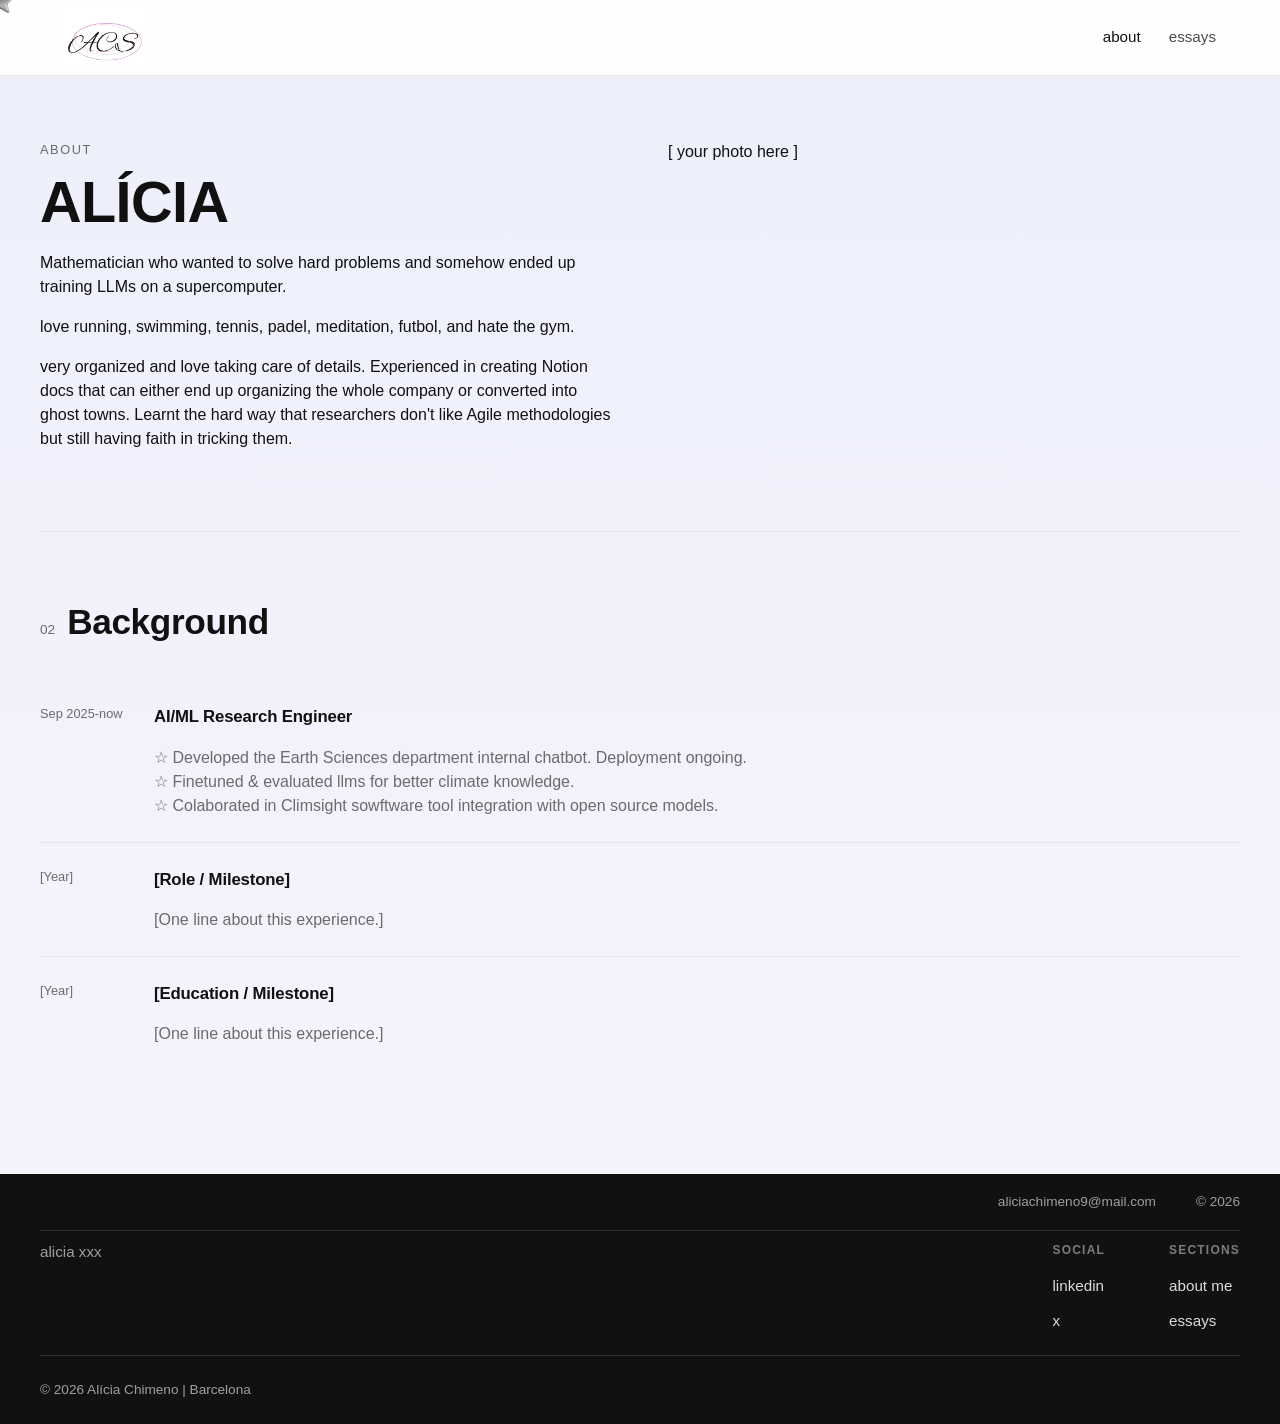
==== about.html @ 192ee5c6 "first commit" ====
<!DOCTYPE html>
<html lang="en">
<head>
<meta charset="UTF-8">
<meta name="viewport" content="width=device-width, initial-scale=1.0">
<title>alicia's blog - outside</title>
<link rel="stylesheet" href="style.css">
<link rel="icon" href="assets/globe_icon_pink_1024.png" sizes="any">
</head>
<body>

<header class="site-header">
  <div class="container">
    <a class="brand" href="index.html">
  <img class="brand-logo" src="assets/acs-logo.png" alt="" onerror="this.style.display='none'">
</a>
    <div class="header-right">
      <nav class="primary-nav">
        <a href="about.html" aria-current="page">about</a>
        <a href="essays.html">essays</a>
      </nav>
      <button class="nav-toggle" aria-label="Toggle menu">☰</button>
    </div>
  </div>
</header>

<main>
  <section class="page-section container">
    <div class="two-col">
      <div>
        <div class="eyebrow">About</div>
        <h1>ALÍCIA</h1>
        <p>Mathematician who wanted to solve hard problems and somehow ended up training LLMs on a supercomputer.</p>
        <p>love running, swimming, tennis, padel, meditation, futbol, and hate the gym.</p>
        <p>very organized and love taking care of details. Experienced in creating Notion docs that can either end up organizing the whole company or converted into ghost towns. Learnt the hard way that researchers don't like Agile methodologies but still having faith in tricking them. </p>
      </div>
      <div class="about-photo-stack">
        <img src="assets/tu-foto.jpg" alt="Alícia" onerror="this.outerHTML='&lt;div class=&quot;about-photo-placeholder&quot;&gt;[ your photo here ]&lt;/div&gt;'">
      </div>
    </div>
  </section>

  <section class="page-section container">
    <div class="section-label">
      <span class="index">02</span>
      <h2>Background</h2>
    </div>
    <div class="plain-list">
      <div class="plain-item">
        <div class="num">Sep 2025-now</div>
        <div>
          <h3>AI/ML Research Engineer</h3>
          <p>☆ Developed the Earth Sciences department internal chatbot. Deployment ongoing. </p>
          <p>☆ Finetuned & evaluated llms for better climate knowledge.</p>
          <p>☆ Colaborated in Climsight sowftware tool integration with open source models. </p>
        </div>
      </div>
      <div class="plain-item">
        <div class="num">[Year]</div>
        <div>
          <h3>[Role / Milestone]</h3>
          <p>[One line about this experience.]</p>
        </div>
      </div>
      <div class="plain-item">
        <div class="num">[Year]</div>
        <div>
          <h3>[Education / Milestone]</h3>
          <p>[One line about this experience.]</p>
        </div>
      </div>
    </div>
  </section>
</main>

<footer class="site-footer-dark">
  <div class="container footer-top-bar">
    <a href="mailto:tu@email.com">aliciachimeno9@mail.com</a>
    <span>© <span class="footer-year"></span></span>
  </div>

  <div class="container footer-main">
    <div class="footer-cta">
      <p class="footer-tagline">alicia xxx</p>
    </div>
    <div class="footer-columns">
      <div class="footer-col-dark">
        <h4>Social</h4>
<a href="https://www.linkedin.com/in/alicia-chimeno-sarabia" target="_blank" rel="noopener">linkedin</a>
        <a href="https://x.com/aliciachimeno">x</a>
      </div>
      <div class="footer-col-dark">
        <h4>Sections</h4>
        <a href="about.html">about me</a>
        <a href="essays.html">essays</a>
      </div>
    </div>
  </div>

  <div class="container footer-bottom-dark">
    <span>© <span class="footer-year"></span> Alícia Chimeno | Barcelona</span>
  </div>
</footer>

<script>document.querySelectorAll(".footer-year").forEach(el => el.textContent = new Date().getFullYear());</script>
<script src="script.js"></script>
</body>
</html>
---- style.css ----
/* ==========================================================================
   Portfolio site — base structure & styling
   Swap the CSS variables below (especially --font-body/--font-heading)
   to change the typography without touching layout rules.
   Flat, whitespace-driven design — no boxed/bordered "cards" anywhere.
   ========================================================================== */

:root {
  --font-heading: "Helvetica Neue", Arial, sans-serif;
  --font-body: "Helvetica Neue", Arial, sans-serif;

  --color-bg: #ffffff;
  --color-text: #111111;
  --color-muted: #6b6b6b;
  --color-border: #e6e6e6;
  --color-accent: #111111;
  --color-soft: #f2f2f2;

  --max-width: 1200px;
  --gutter: 24px;
  --header-height: 76px;
}

* { box-sizing: border-box; }

html, body {
  margin: 0;
  padding: 0;
}

body {
  font-family: var(--font-body);
  color: var(--color-text);
  background: var(--color-bg);
  line-height: 1.5;
  -webkit-font-smoothing: antialiased;
}

h1, h2, h3, h4 {
  font-family: var(--font-heading);
  font-weight: 600;
  margin: 0 0 16px 0;
  letter-spacing: -0.01em;
}

h1 { font-size: clamp(2.2rem, 5vw, 3.6rem); line-height: 1.1; }
h2 { font-size: clamp(1.6rem, 3vw, 2.2rem); }
h3 { font-size: 1.05rem; }

p {
  margin: 0 0 16px 0;
  color: var(--color-text);
}

a {
  color: inherit;
  text-decoration: none;
}

.container {
  max-width: var(--max-width);
  margin: 0 auto;
  padding: 0 var(--gutter);
}

/* ---------- Header / primary nav ---------- */

.site-header {
  position: sticky;
  top: 0;
  z-index: 50;
  height: var(--header-height);
  display: flex;
  align-items: center;
  background: rgba(255, 255, 255, 0.9);
  backdrop-filter: blur(8px);
  border-bottom: 1px solid var(--color-border);
}

.site-header .container {
  display: flex;
  align-items: center;
  justify-content: space-between;
  width: 100%;
}

.brand {
  font-family: var(--font-heading);
  font-weight: 700;
  font-size: 1.1rem;
  letter-spacing: 0.02em;
}
.brand-logo {
  height: 60px;
  width: auto;
  display: block;
}
/* nav sits top-right: links + hamburger */
.header-right {
  display: flex;
  align-items: center;
  gap: 32px;
}

.primary-nav {
  display: flex;
  align-items: center;
  gap: 28px;
}

.primary-nav a {
  font-size: 0.95rem;
  color: var(--color-text);
  opacity: 0.75;
  transition: opacity 0.15s ease;
}

.primary-nav a:hover,
.primary-nav a[aria-current="page"] {
  opacity: 1;
}

.nav-toggle {
  display: none;
  background: none;
  border: none;
  font-size: 1.4rem;
  cursor: pointer;
  line-height: 1;
}

/* ---------- Buttons (flat pills, no outline) ---------- */

.pill {
  display: inline-flex;
  align-items: center;
  gap: 8px;
  padding: 14px 22px;
  border-radius: 999px;
  font-size: 0.95rem;
  font-weight: 500;
  border: none;
}

.pill-dark {
  background: var(--color-accent);
  color: #fff;
}

.pill-dark:hover { opacity: 0.85; }

.pill-light {
  background: var(--color-soft);
  color: var(--color-text);
}

.pill-light:hover { background: #e8e8e8; }

/* ---------- Home hero: 3-column layout ---------- */

.hero {
  padding: 64px 0 80px;
  display: grid;
  grid-template-columns: 0.85fr 1.7fr 0.85fr;
  gap: 40px;
}

/* left column: big name + social rail + accent mark, stacked with space-between */
.hero-left {
  display: flex;
  flex-direction: column;
  justify-content: space-between;
  min-height: 480px;
}

.hero-name {
  font-size: clamp(2.4rem, 5vw, 3.4rem);
  line-height: 1;
  margin-bottom: 0;
}

.social-rail {
  display: flex;
  flex-direction: column;
  gap: 20px;
}

.social-rail a {
  font-size: 0.95rem;
  opacity: 0.7;
}

.social-rail a:hover { opacity: 1; }

.accent-mark {
  font-size: 1.6rem;
  opacity: 0.85;
}

/* middle column: intro line + numbered 2x2 job/facts grid + photo, no boxes */
.hero-center .intro-line {
  color: var(--color-muted);
  font-size: 1.1rem;
  margin-bottom: 32px;
}

.fact-grid {
  display: grid;
  grid-template-columns: 1fr 1fr;
  gap: 40px 48px;
  margin-bottom: 48px;
}

.fact-item .fact-label {
  font-weight: 600;
  font-size: 1rem;
  margin-bottom: 14px;
}

.fact-item .fact-label .n {
  color: var(--color-muted);
  font-weight: 400;
  margin-right: 4px;
}

.fact-item .fact-row {
  display: flex;
  align-items: center;
  gap: 10px;
  color: var(--color-muted);
  font-size: 0.92rem;
  margin-bottom: 8px;
}

.fact-item .fact-row .dot {
  width: 6px;
  height: 6px;
  border-radius: 50%;
  background: var(--color-muted);
  flex-shrink: 0;
}

.hero-photo {
  width: 100%;
  aspect-ratio: 4 / 3;
  background: var(--color-soft);
  display: flex;
  align-items: center;
  justify-content: center;
  color: var(--color-muted);
  font-size: 0.9rem;
  overflow: hidden;
}

.hero-photo img {
  width: 100%;
  height: 100%;
  object-fit: cover;
}

/* right column: stacked CTAs + location, right-aligned */
.hero-right {
  display: flex;
  flex-direction: column;
  align-items: flex-end;
  gap: 16px;
}

.location-tag {
  margin-top: 16px;
  font-size: 0.9rem;
  color: var(--color-muted);
  display: flex;
  align-items: center;
  gap: 6px;
}

/* ---------- Generic page section (About, Essays) ---------- */

.page-section {
  padding: 64px 0;
}

.page-section + .page-section {
  border-top: 1px solid var(--color-border);
}

.two-col {
  display: grid;
  grid-template-columns: 1fr 1fr;
  gap: 56px;
  align-items: start;
}

.placeholder-block {
  background: var(--color-soft);
  aspect-ratio: 4 / 3;
  display: flex;
  align-items: center;
  justify-content: center;
  color: var(--color-muted);
  font-size: 0.9rem;
}

.eyebrow {
  text-transform: uppercase;
  letter-spacing: 0.12em;
  font-size: 0.8rem;
  color: var(--color-muted);
  margin-bottom: 12px;
}

.section-label {
  display: flex;
  align-items: baseline;
  gap: 12px;
  margin-bottom: 40px;
}

.section-label .index {
  font-size: 0.85rem;
  color: var(--color-muted);
}

/* flat timeline/list — hairline divider only, no card background */
.plain-list {
  display: flex;
  flex-direction: column;
}

.plain-item {
  display: grid;
  grid-template-columns: 90px 1fr;
  gap: 24px;
  padding: 24px 0;
  border-top: 1px solid var(--color-border);
}

.plain-item:first-child { border-top: none; padding-top: 0; }

.plain-item .num {
  font-size: 0.8rem;
  color: var(--color-muted);
}

.plain-item p {
  color: var(--color-muted);
  margin-bottom: 0;
}

/* ---------- Essays / posts list — modern Jekyll-style, no boxes ---------- */

.post-list {
  display: flex;
  flex-direction: column;
}

.post-item {
  padding: 32px 0;
  border-top: 1px solid var(--color-border);
}

.post-item:first-child { border-top: none; padding-top: 0; }

.post-date {
  font-size: 0.78rem;
  text-transform: uppercase;
  letter-spacing: 0.08em;
  color: var(--color-muted);
  margin-bottom: 10px;
}

.post-title {
  font-size: 1.5rem;
  margin-bottom: 8px;
}

.post-title a:hover { text-decoration: underline; }

.post-excerpt {
  color: var(--color-muted);
  margin-bottom: 0;
  max-width: 65ch;
}
/* ---------- Footer (dark) ---------- */

.site-footer-dark {
  background: #111111;
  color: #f2f2f2;
  margin-top: 40px;
}

.footer-top-bar {
  display: flex;
  justify-content: flex-end;
  gap: 40px;
  padding: 18px 0;
  border-bottom: 1px solid rgba(255, 255, 255, 0.12);
  font-size: 0.85rem;
  color: rgba(255, 255, 255, 0.6);
}

.footer-top-bar a { color: inherit; }
.footer-top-bar a:hover { color: #fff; }

.footer-main {
  display: flex;
  justify-content: space-between;
  align-items: flex-start;
  flex-wrap: wrap;
  gap: 48px;
  padding: 10px 0;
}

.footer-cta { max-width: 480px; }

.footer-tagline {
  color: rgba(255, 255, 255, 0.6);
  font-size: 0.95rem;
  margin-bottom: 16px;
}

.footer-email {
  display: inline-block;
  font-size: clamp(1.3rem, 3vw, 1.8rem);
  font-weight: 600;
  color: #fff;
  border-bottom: 2px solid #fff;
  padding-bottom: 4px;
  letter-spacing: 0.01em;
}

.footer-columns {
  display: flex;
  gap: 64px;
  flex-wrap: wrap;
}

.footer-col-dark h4 {
  font-size: 0.75rem;
  text-transform: uppercase;
  letter-spacing: 0.1em;
  color: rgba(255, 255, 255, 0.45);
  margin-bottom: 16px;
}

.footer-col-dark a {
  display: block;
  color: #fff;
  font-size: 0.95rem;
  margin-bottom: 12px;
  opacity: 0.85;
}

.footer-col-dark a:hover { opacity: 1; }

.footer-bottom-dark {
  padding: 24px 0;
  border-top: 1px solid rgba(255, 255, 255, 0.12);
  font-size: 0.85rem;
  color: rgba(255, 255, 255, 0.6);
}
/* ---------- Custom cursor (star) ----------
   Drop your uploaded star image at assets/cursor-star.png (png, svg or gif
   all work). Until that file exists, a CSS-drawn star is used automatically
   as a placeholder — script.js swaps it out the moment it detects the file.
   Only activates on devices with a real mouse (not touch). */

.cursor-enabled,
.cursor-enabled a,
.cursor-enabled button {
  cursor: none;
}

.custom-cursor {
  position: fixed;
  top: 0;
  left: 0;
  width: 28px;
  height: 28px;
  pointer-events: none;
  z-index: 9999;
  transform: translate(-50%, -50%);
  background-size: contain;
  background-repeat: no-repeat;
  background-position: center;
}

.custom-cursor--css-star {
  background-color: var(--color-accent);
  clip-path: polygon(50% 0%, 61% 35%, 98% 35%, 68% 57%, 79% 91%,
                      50% 70%, 21% 91%, 32% 57%, 2% 35%, 39% 35%);
}

/* ---------- Hover letter effect on the homepage headline ----------
   Base state uses a plain serif; hovering a letter flips it to a bold
   geometric sans (closest free match to the reference screenshot's
   display font) and nudges it upward. */
.split-text .word {
  display: inline-block;
  white-space: nowrap;
}
.split-text .letter {
  display: inline-block;
  font-family: Georgia, "Times New Roman", serif;
  font-weight: 400;
  transition: transform 0.2s ease, font-weight 0.2s ease, font-family 0.2s ease;
}

.split-text .letter:hover {
  font-family: "Space Grotesk", Arial, sans-serif;
  font-weight: 700;
  transform: translateY(-8px);
}

.fact-item .fact-row .icon {
  width: 20px;
  height: 20px;
  object-fit: contain;
  flex-shrink: 0;
}
/* ---------- Responsive ---------- */

@media (max-width: 960px) {
  .hero { grid-template-columns: 1fr; }
  .hero-left { min-height: unset; gap: 32px; }
  .hero-right { align-items: flex-start; }
  .fact-grid { grid-template-columns: 1fr; gap: 28px; }
  .two-col { grid-template-columns: 1fr; }
  .primary-nav { display: none; }
  .nav-toggle { display: block; }
}

@media (max-width: 960px) {
  .primary-nav.open {
    display: flex;
    flex-direction: column;
    position: absolute;
    top: var(--header-height);
    left: 0;
    right: 0;
    background: #fff;
    padding: 24px;
    border-bottom: 1px solid var(--color-border);
    gap: 18px;
  }
}
::selection {
  background: #f9c9dd;
  color: #111111;
}

::-moz-selection {
  background: #f9c9dd;
  color: #111111;
}

.scroll-reveal {
  font-size: 1.00rem;
  line-height: 1.6;
  max-width: 60ch;
  margin-top: 32px;
}

.blink-word {
  animation: acs-blink 0.8s ease-in-out infinite;
}
@keyframes acs-blink {
  0%, 100% { opacity: 1; }
  50%      { opacity: 0; }
}

.scroll-reveal .reveal-word {
  display: inline-block;
  opacity: 0.15;
  color: var(--color-text);
}

.fade-loop .fade-word {
  display: inline-block;
  opacity: 0.15;
  animation: fadeWord 3s ease-in-out infinite;
}

@keyframes fadeWord {
  0%, 100% { opacity: 0.15; }
  50% { opacity: 1; }
}
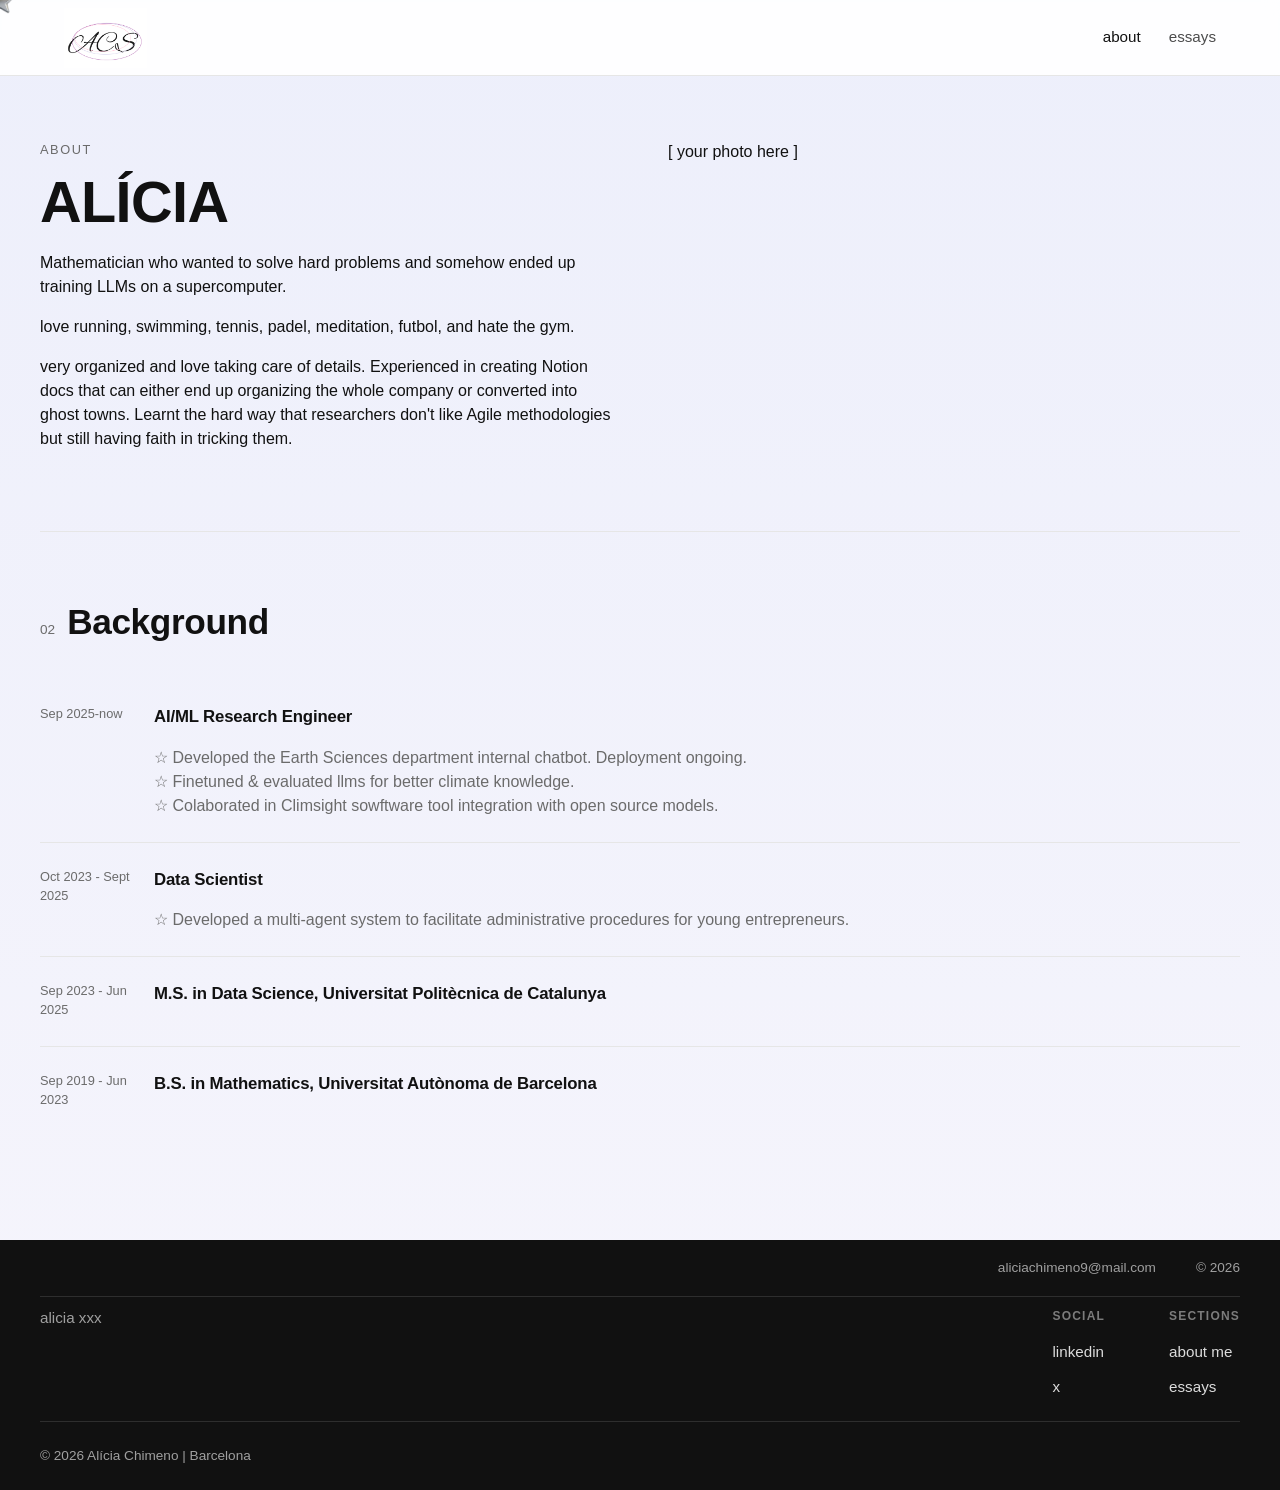
==== commit 963ac6e2: "change" ====
--- a/about.html
+++ b/about.html
@@ -56,19 +56,25 @@
         </div>
       </div>
       <div class="plain-item">
-        <div class="num">[Year]</div>
+        <div class="num">Oct 2023 - Sept 2025</div>
         <div>
-          <h3>[Role / Milestone]</h3>
-          <p>[One line about this experience.]</p>
+          <h3>Data Scientist</h3>
+          <p>☆ Developed a multi-agent system to facilitate administrative procedures for young entrepreneurs.</p>
         </div>
       </div>
       <div class="plain-item">
-        <div class="num">[Year]</div>
+        <div class="num">Sep 2023 - Jun 2025</div>
         <div>
-          <h3>[Education / Milestone]</h3>
-          <p>[One line about this experience.]</p>
+          <h3>M.S. in Data Science, Universitat Politècnica de Catalunya</h3>
         </div>
       </div>
+      <div class="plain-item">
+        <div class="num">Sep 2019 - Jun 2023</div>
+        <div>
+          <h3>B.S. in Mathematics, Universitat Autònoma de Barcelona</h3>
+        </div>
+      </div>
+
     </div>
   </section>
 </main>
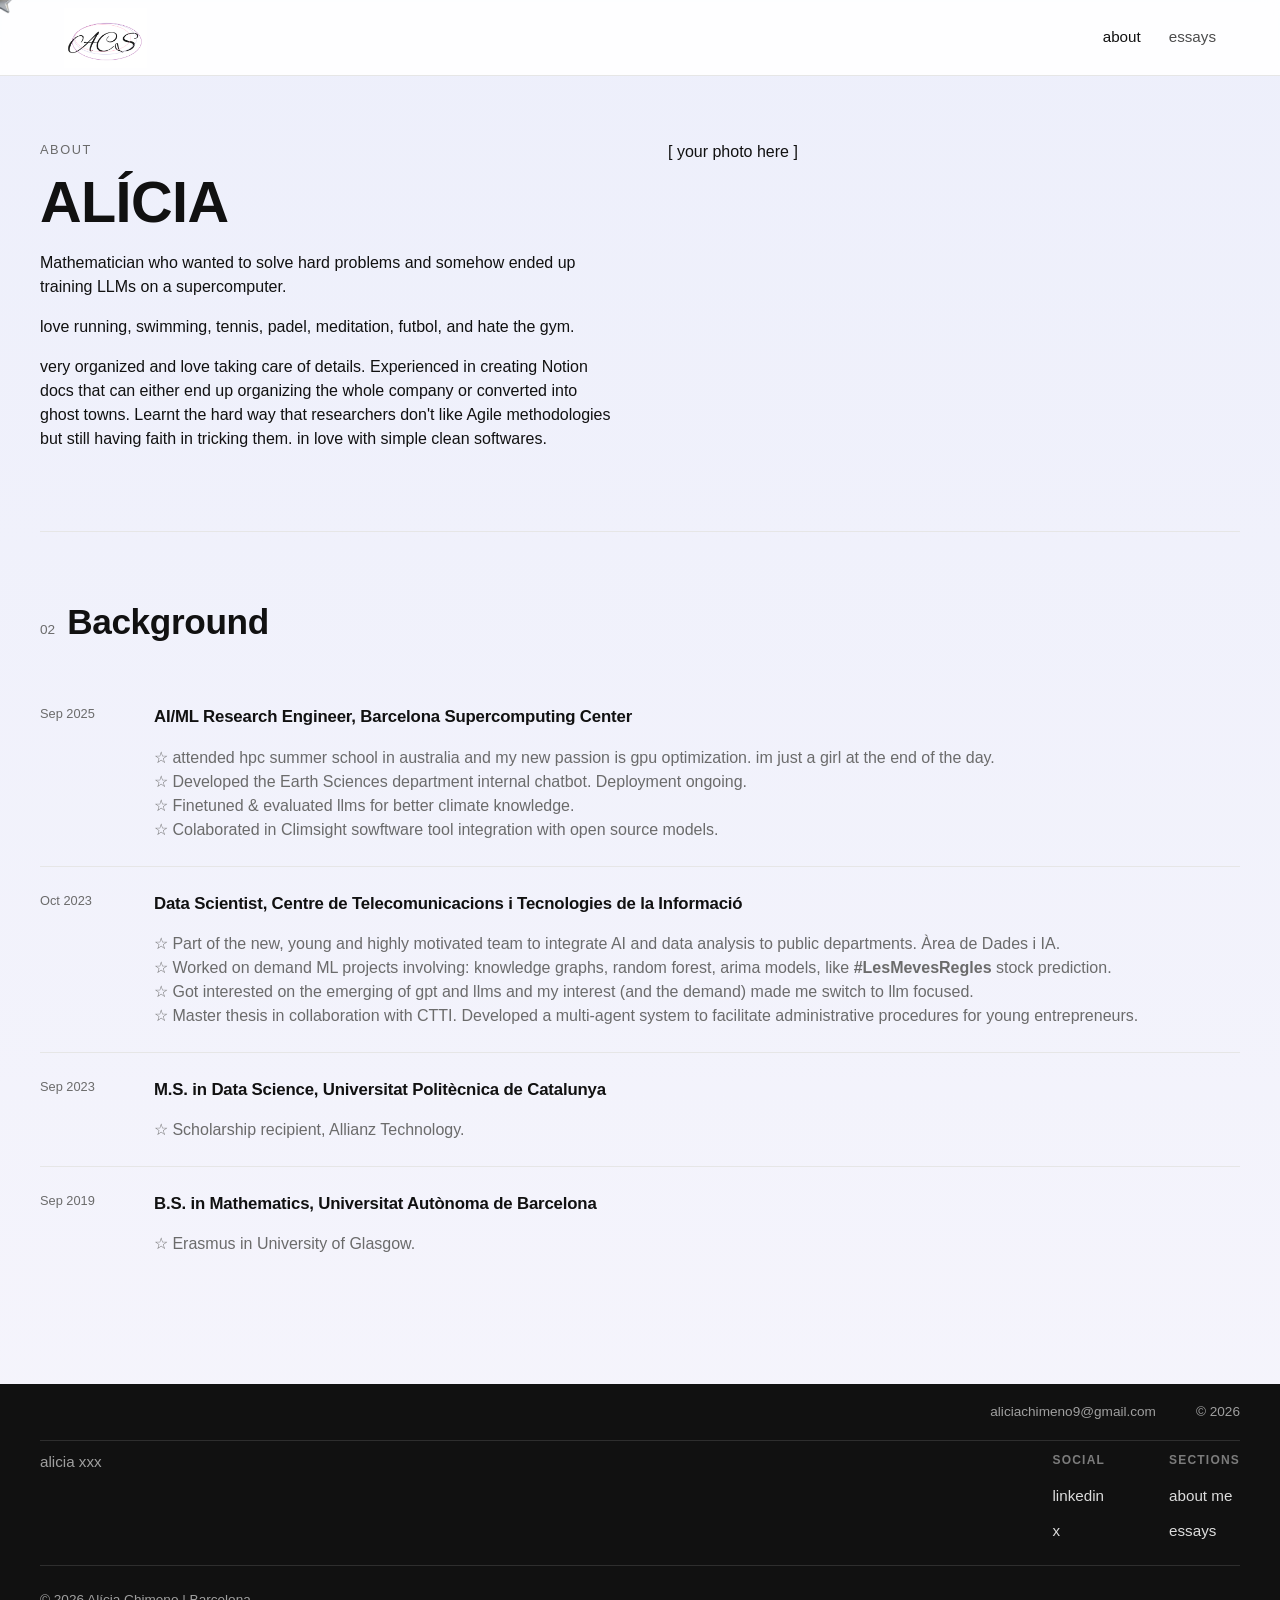
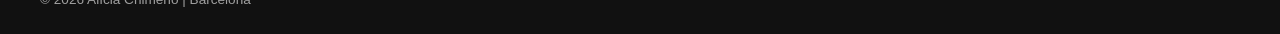
==== commit 6389bbd5: "change x2" ====
--- a/about.html
+++ b/about.html
@@ -32,7 +32,7 @@
         <h1>ALÍCIA</h1>
         <p>Mathematician who wanted to solve hard problems and somehow ended up training LLMs on a supercomputer.</p>
         <p>love running, swimming, tennis, padel, meditation, futbol, and hate the gym.</p>
-        <p>very organized and love taking care of details. Experienced in creating Notion docs that can either end up organizing the whole company or converted into ghost towns. Learnt the hard way that researchers don't like Agile methodologies but still having faith in tricking them. </p>
+        <p>very organized and love taking care of details. Experienced in creating Notion docs that can either end up organizing the whole company or converted into ghost towns. Learnt the hard way that researchers don't like Agile methodologies but still having faith in tricking them. in love with simple clean softwares.</p>
       </div>
       <div class="about-photo-stack">
         <img src="assets/tu-foto.jpg" alt="Alícia" onerror="this.outerHTML='&lt;div class=&quot;about-photo-placeholder&quot;&gt;[ your photo here ]&lt;/div&gt;'">
@@ -47,31 +47,38 @@
     </div>
     <div class="plain-list">
       <div class="plain-item">
-        <div class="num">Sep 2025-now</div>
+        <div class="num">Sep 2025</div>
         <div>
-          <h3>AI/ML Research Engineer</h3>
+          <h3>AI/ML Research Engineer, Barcelona Supercomputing Center</h3>
+          <p>☆ attended hpc summer school in australia and my new passion is gpu optimization. im just a girl at the end of the day.</p>
           <p>☆ Developed the Earth Sciences department internal chatbot. Deployment ongoing. </p>
           <p>☆ Finetuned & evaluated llms for better climate knowledge.</p>
           <p>☆ Colaborated in Climsight sowftware tool integration with open source models. </p>
         </div>
       </div>
       <div class="plain-item">
-        <div class="num">Oct 2023 - Sept 2025</div>
+        <div class="num">Oct 2023 </div>
         <div>
-          <h3>Data Scientist</h3>
-          <p>☆ Developed a multi-agent system to facilitate administrative procedures for young entrepreneurs.</p>
+          <h3>Data Scientist, Centre de Telecomunicacions i Tecnologies de la Informació</h3>
+          <p>☆ Part of the new, young and highly motivated team to integrate AI and data analysis to public departments. Àrea de Dades i IA. </p> 
+          <p>☆ Worked on demand ML projects involving: knowledge graphs, random forest, arima models, like <strong>#LesMevesRegles</strong> stock prediction.</p>
+          <p>☆ Got interested on the emerging of gpt and llms and my interest (and the demand) made me switch to llm focused. 
+          <p>☆ Master thesis in collaboration with CTTI. Developed a multi-agent system to facilitate administrative procedures for young entrepreneurs. </p>
         </div>
       </div>
       <div class="plain-item">
-        <div class="num">Sep 2023 - Jun 2025</div>
+        <div class="num">Sep 2023</div>
         <div>
           <h3>M.S. in Data Science, Universitat Politècnica de Catalunya</h3>
+          <p>☆ Scholarship recipient, Allianz Technology.</p>
         </div>
       </div>
       <div class="plain-item">
-        <div class="num">Sep 2019 - Jun 2023</div>
+        <div class="num">Sep 2019 </div>
         <div>
           <h3>B.S. in Mathematics, Universitat Autònoma de Barcelona</h3>
+              <p>☆ Erasmus in University of Glasgow.</p>
+
         </div>
       </div>
 
@@ -81,7 +88,7 @@
 
 <footer class="site-footer-dark">
   <div class="container footer-top-bar">
-    <a href="mailto:tu@email.com">aliciachimeno9@mail.com</a>
+    <a href="mailto:aliciachimeno9@gmail.com">aliciachimeno9@gmail.com</a>
     <span>© <span class="footer-year"></span></span>
   </div>
 
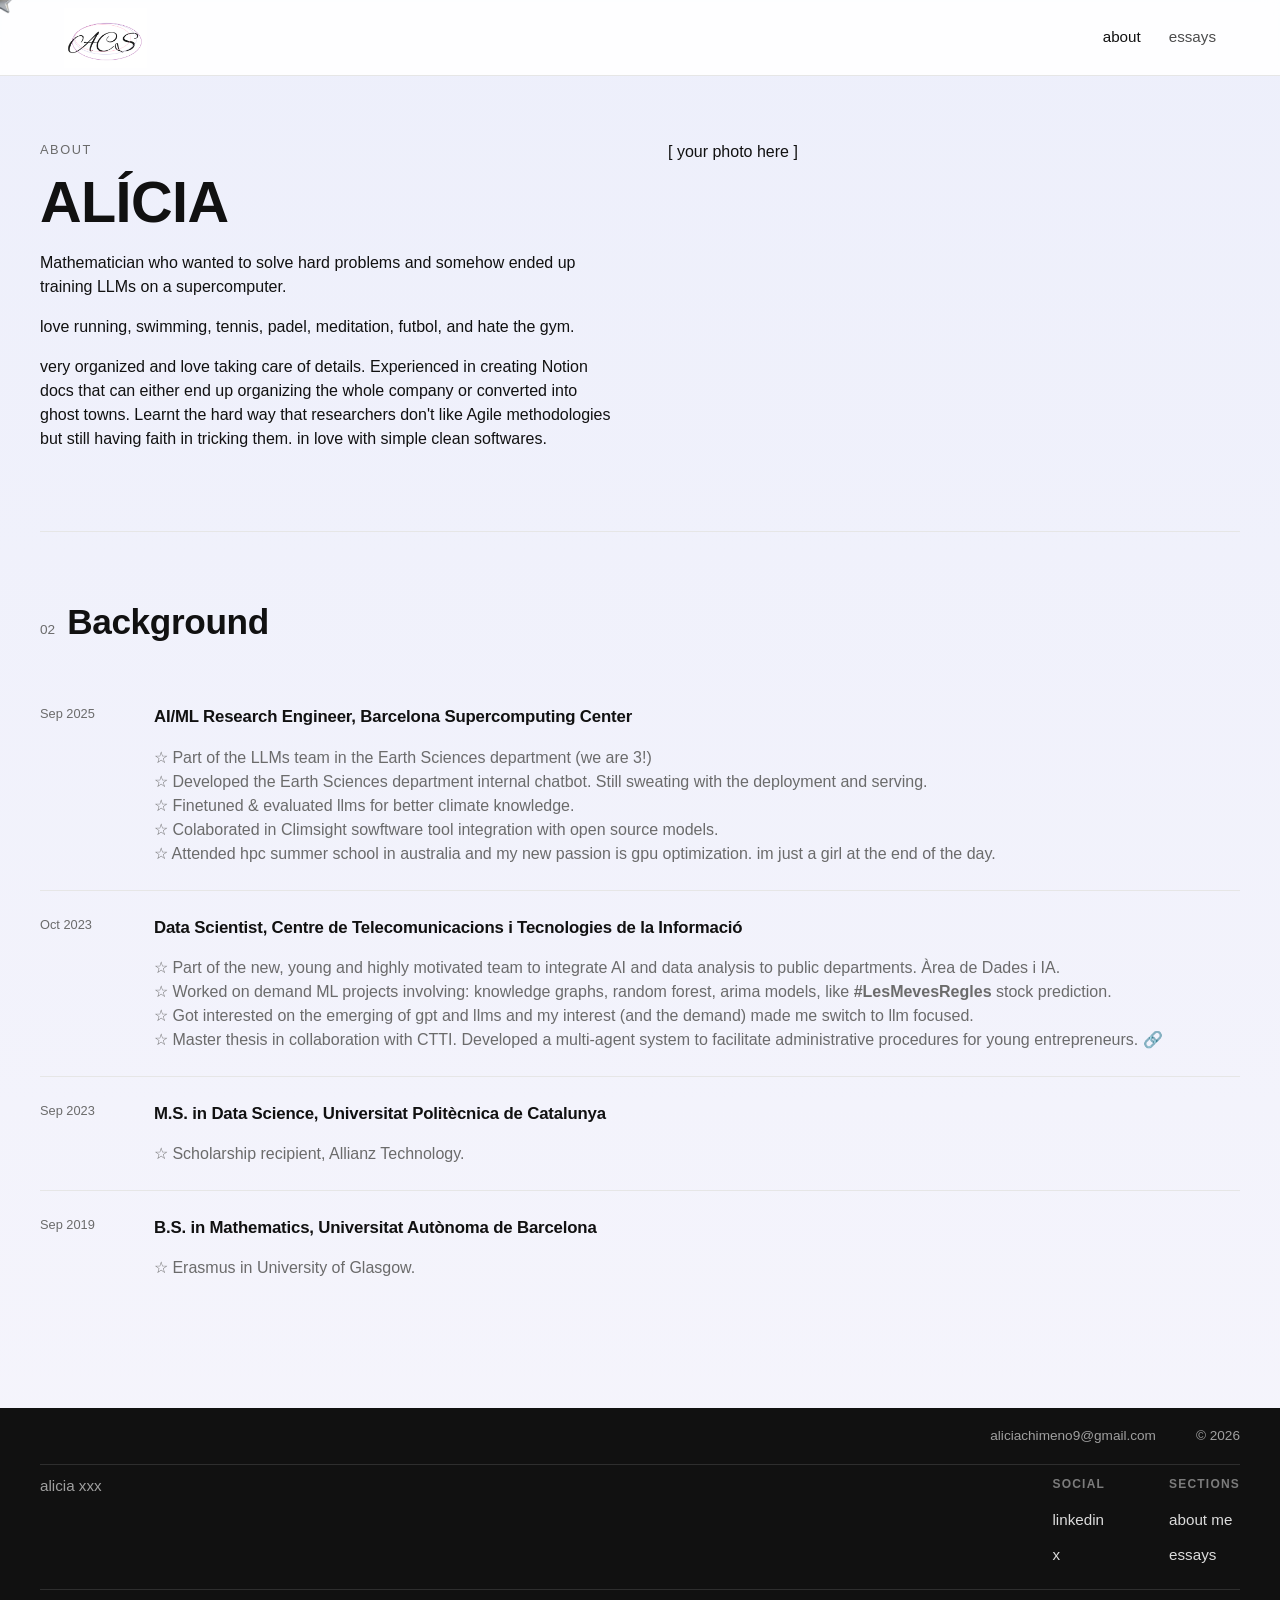
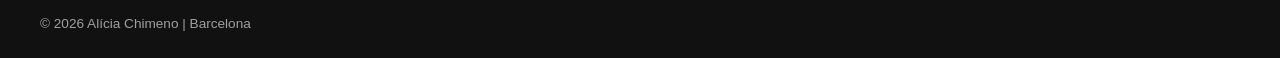
==== commit 65832893: "about" ====
--- a/about.html
+++ b/about.html
@@ -50,10 +50,12 @@
         <div class="num">Sep 2025</div>
         <div>
           <h3>AI/ML Research Engineer, Barcelona Supercomputing Center</h3>
-          <p>☆ attended hpc summer school in australia and my new passion is gpu optimization. im just a girl at the end of the day.</p>
-          <p>☆ Developed the Earth Sciences department internal chatbot. Deployment ongoing. </p>
+          <p>☆ Part of the LLMs team in the Earth Sciences department (we are 3!)</p>
+          <p>☆ Developed the Earth Sciences department internal chatbot. Still sweating with the deployment and serving.</p>
           <p>☆ Finetuned & evaluated llms for better climate knowledge.</p>
           <p>☆ Colaborated in Climsight sowftware tool integration with open source models. </p>
+          <p>☆ Attended hpc summer school in australia and my new passion is gpu optimization. im just a girl at the end of the day.</p>
+
         </div>
       </div>
       <div class="plain-item">
@@ -63,8 +65,11 @@
           <p>☆ Part of the new, young and highly motivated team to integrate AI and data analysis to public departments. Àrea de Dades i IA. </p> 
           <p>☆ Worked on demand ML projects involving: knowledge graphs, random forest, arima models, like <strong>#LesMevesRegles</strong> stock prediction.</p>
           <p>☆ Got interested on the emerging of gpt and llms and my interest (and the demand) made me switch to llm focused. 
-          <p>☆ Master thesis in collaboration with CTTI. Developed a multi-agent system to facilitate administrative procedures for young entrepreneurs. </p>
-        </div>
+          <p>☆ Master thesis in collaboration with CTTI. Developed a multi-agent system to facilitate administrative procedures for young entrepreneurs.
+  <a href="https://upcommons.upc.edu/entities/publication/163f2c2b-c2fa-4fae-be65-3d0e201ba8ac" target="_blank" rel="noopener noreferrer">
+    🔗 
+  </a>
+</p>        </div>
       </div>
       <div class="plain-item">
         <div class="num">Sep 2023</div>
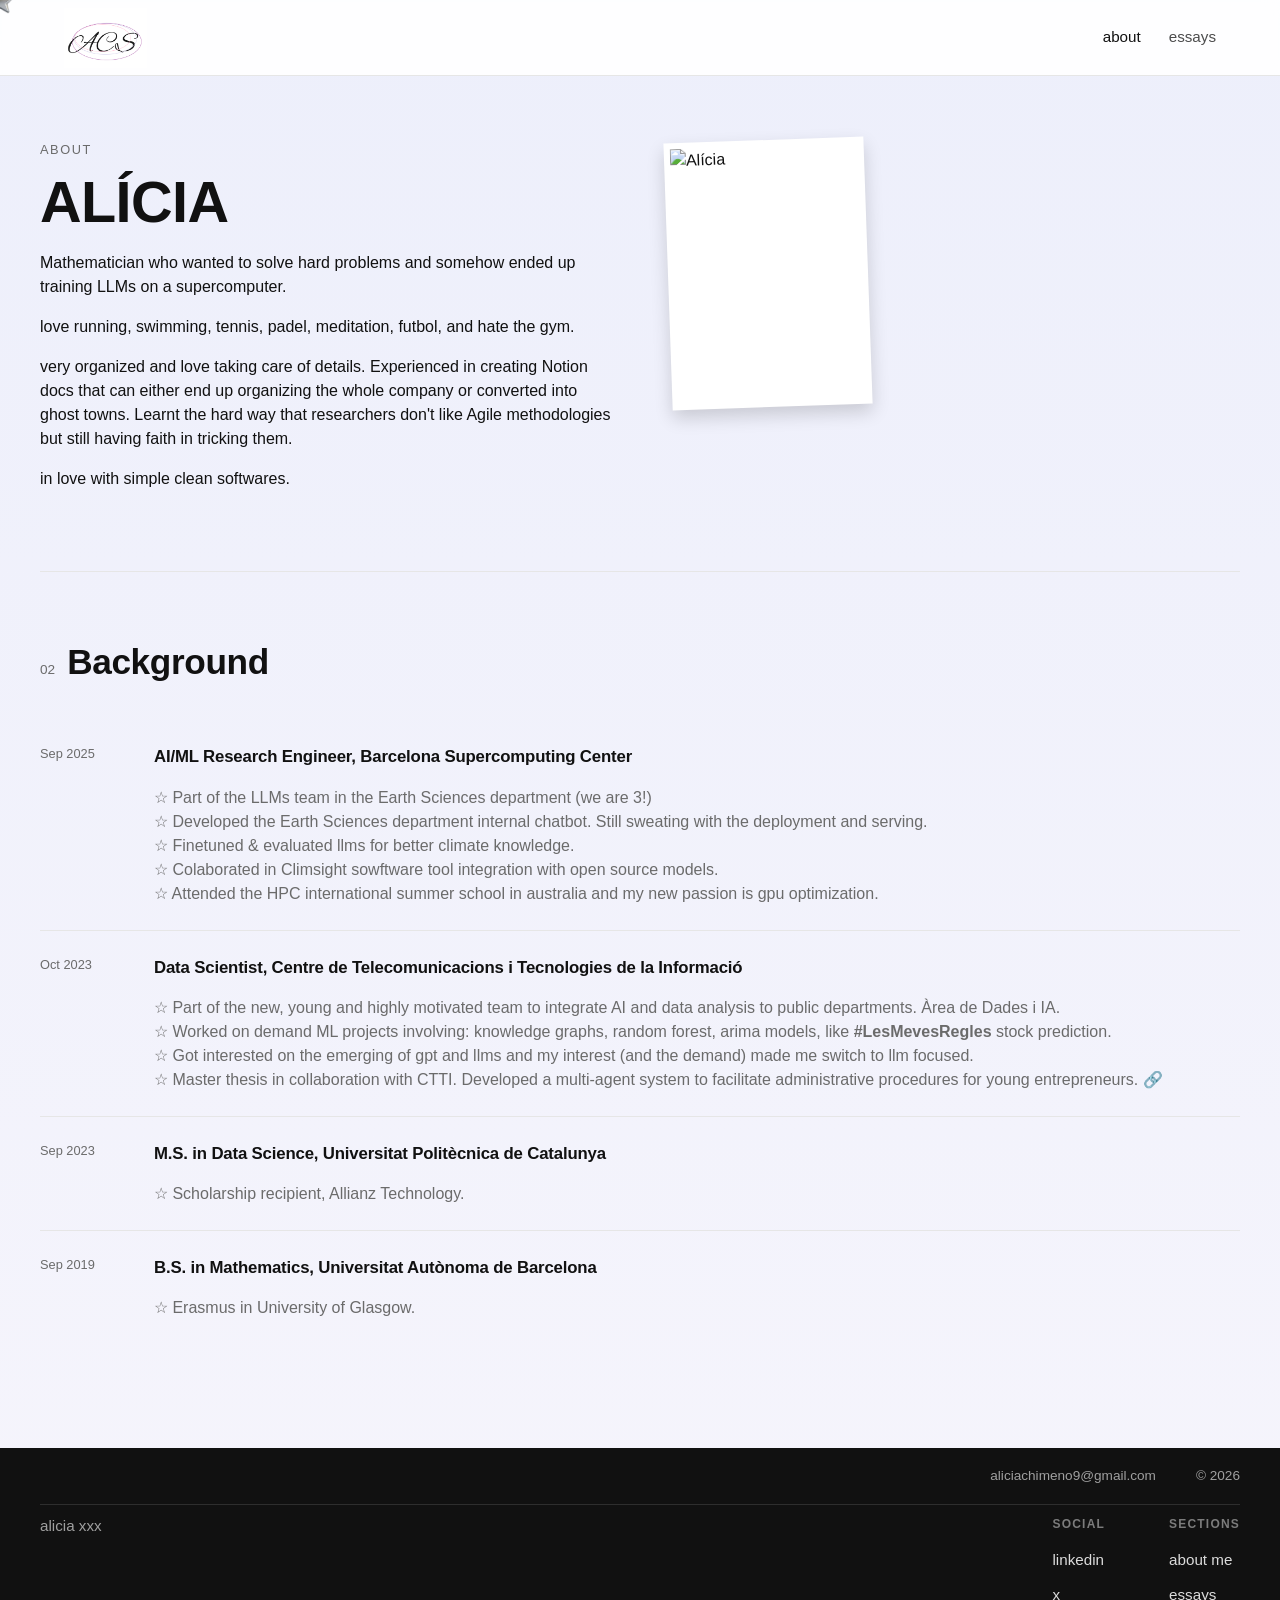
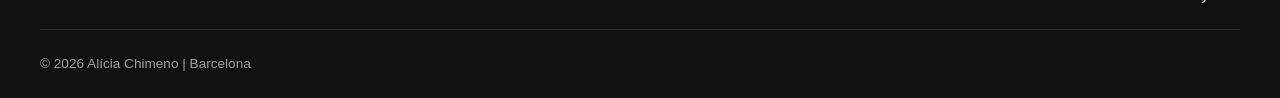
==== commit 996e9028: "layout" ====
--- a/about.html
+++ b/about.html
@@ -32,11 +32,17 @@
         <h1>ALÍCIA</h1>
         <p>Mathematician who wanted to solve hard problems and somehow ended up training LLMs on a supercomputer.</p>
         <p>love running, swimming, tennis, padel, meditation, futbol, and hate the gym.</p>
-        <p>very organized and love taking care of details. Experienced in creating Notion docs that can either end up organizing the whole company or converted into ghost towns. Learnt the hard way that researchers don't like Agile methodologies but still having faith in tricking them. in love with simple clean softwares.</p>
+        <p>very organized and love taking care of details. Experienced in creating Notion docs that can either end up organizing the whole company or converted into ghost towns. Learnt the hard way that researchers don't like Agile methodologies but still having faith in tricking them.</p>
+        <p>in love with simple clean softwares.</p>
       </div>
+      <div class="two-col.about-hero">
       <div class="about-photo-stack">
-        <img src="assets/tu-foto.jpg" alt="Alícia" onerror="this.outerHTML='&lt;div class=&quot;about-photo-placeholder&quot;&gt;[ your photo here ]&lt;/div&gt;'">
-      </div>
+  <div class="stack-photo"><img src="assets/poster.JPG" alt="Alícia"></div>
+  <div class="stack-photo"><img src="assets/marathon.JPG" alt="Alícia"></div>
+  <div class="stack-photo"><img src="assets/syd.JPG" alt="Alícia"></div>
+  <div class="stack-photo"><img src="caff.HEIC" alt="Alícia"></div>
+</div>
+    </div>
     </div>
   </section>
 
@@ -54,7 +60,7 @@
           <p>☆ Developed the Earth Sciences department internal chatbot. Still sweating with the deployment and serving.</p>
           <p>☆ Finetuned & evaluated llms for better climate knowledge.</p>
           <p>☆ Colaborated in Climsight sowftware tool integration with open source models. </p>
-          <p>☆ Attended hpc summer school in australia and my new passion is gpu optimization. im just a girl at the end of the day.</p>
+          <p>☆ Attended the HPC international summer school in australia and my new passion is gpu optimization.</p>
 
         </div>
       </div>
--- a/style.css
+++ b/style.css
@@ -521,12 +521,15 @@
 }
 /* ---------- Responsive ---------- */
 
+
 @media (max-width: 960px) {
   .hero { grid-template-columns: 1fr; }
   .hero-left { min-height: unset; gap: 32px; }
   .hero-right { align-items: flex-start; }
   .fact-grid { grid-template-columns: 1fr; gap: 28px; }
   .two-col { grid-template-columns: 1fr; }
+  .about-hero { grid-template-columns: 1fr; }
+  .about-photo-stack { width: 160px; }
   .primary-nav { display: none; }
   .nav-toggle { display: block; }
 }
@@ -587,3 +590,51 @@
   50% { opacity: 1; }
 }
 
+/* ---------- About page: cycling photo stack ---------- */
+
+.about-hero {
+  grid-template-columns: 200px 1fr;
+  gap: 32px;
+  align-items: start;
+}
+
+
+.about-photo-stack {
+  position: relative;
+  width: 200px;
+  aspect-ratio: 3 / 4;
+}
+
+.about-photo-stack .stack-photo {
+  position: absolute;
+  inset: 0;
+  background: #fff;
+  padding: 6px 6px 20px 6px;
+  box-sizing: border-box;
+  box-shadow: 0 8px 18px rgba(0, 0, 0, 0.16);
+  opacity: 0;
+  transform: scale(0.97);
+  transition: opacity 0.7s ease, transform 0.7s ease;
+}
+
+.about-photo-stack .stack-photo img {
+  width: 100%;
+  height: 100%;
+  object-fit: cover;
+  display: block;
+}
+
+/* scattered resting angles for the photos underneath */
+.about-photo-stack .stack-photo:nth-child(1) { transform: rotate(-4deg) scale(0.97); }
+.about-photo-stack .stack-photo:nth-child(2) { transform: rotate(3deg) scale(0.97); }
+.about-photo-stack .stack-photo:nth-child(3) { transform: rotate(-2deg) scale(0.97); }
+.about-photo-stack .stack-photo:nth-child(4) { transform: rotate(5deg) scale(0.97); }
+
+.about-photo-stack .stack-photo.is-active {
+  opacity: 1;
+  z-index: 2;
+}
+.about-photo-stack .stack-photo:nth-child(1).is-active { transform: rotate(-2deg) scale(1); }
+.about-photo-stack .stack-photo:nth-child(2).is-active { transform: rotate(2deg) scale(1); }
+.about-photo-stack .stack-photo:nth-child(3).is-active { transform: rotate(-1deg) scale(1); }
+.about-photo-stack .stack-photo:nth-child(4).is-active { transform: rotate(3deg) scale(1); }
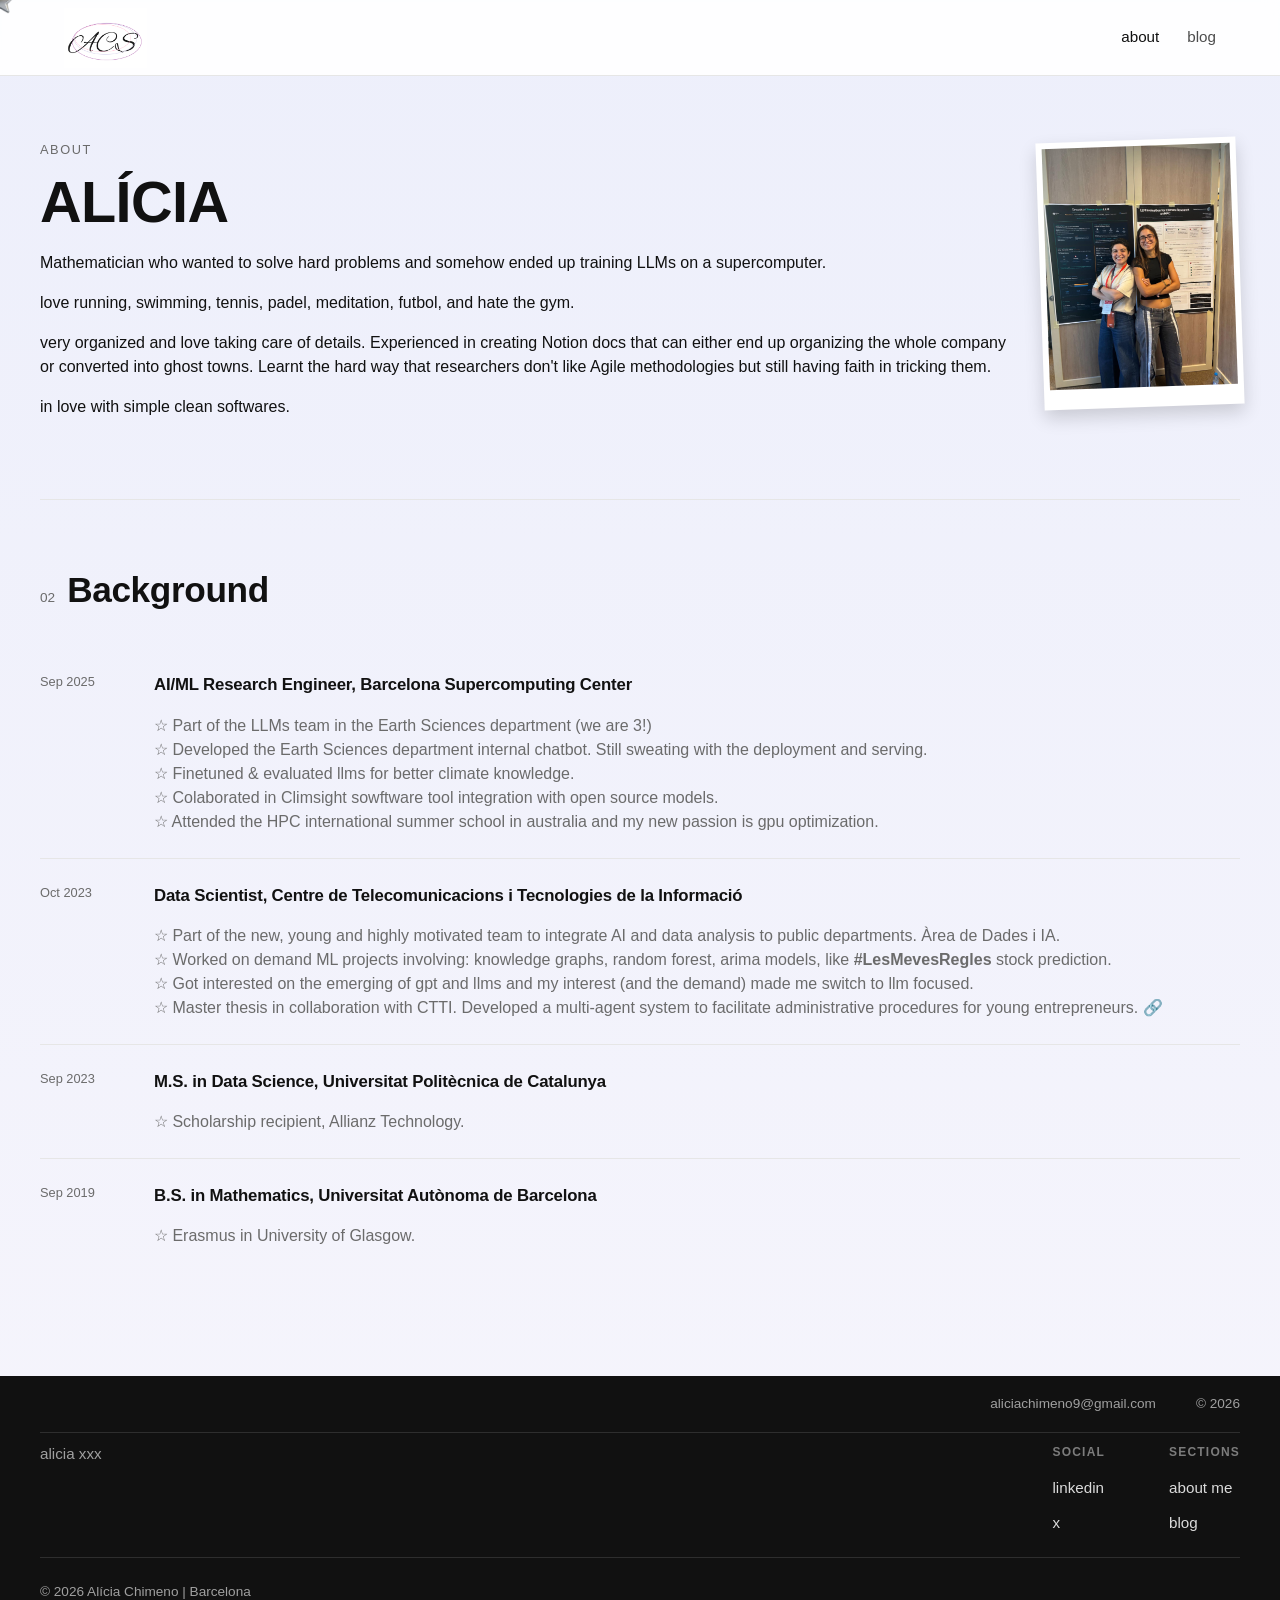
==== commit c86e7406: "essays" ====
--- a/about.html
+++ b/about.html
@@ -17,7 +17,7 @@
     <div class="header-right">
       <nav class="primary-nav">
         <a href="about.html" aria-current="page">about</a>
-        <a href="essays.html">essays</a>
+        <a href="essays.html">blog</a>
       </nav>
       <button class="nav-toggle" aria-label="Toggle menu">☰</button>
     </div>
@@ -26,7 +26,7 @@
 
 <main>
   <section class="page-section container">
-    <div class="two-col">
+    <div class="two-col about-hero">
       <div>
         <div class="eyebrow">About</div>
         <h1>ALÍCIA</h1>
@@ -35,15 +35,14 @@
         <p>very organized and love taking care of details. Experienced in creating Notion docs that can either end up organizing the whole company or converted into ghost towns. Learnt the hard way that researchers don't like Agile methodologies but still having faith in tricking them.</p>
         <p>in love with simple clean softwares.</p>
       </div>
-      <div class="two-col.about-hero">
       <div class="about-photo-stack">
-  <div class="stack-photo"><img src="assets/poster.JPG" alt="Alícia"></div>
-  <div class="stack-photo"><img src="assets/marathon.JPG" alt="Alícia"></div>
-  <div class="stack-photo"><img src="assets/syd.JPG" alt="Alícia"></div>
-  <div class="stack-photo"><img src="caff.HEIC" alt="Alícia"></div>
-</div>
+        <div class="stack-photo"><img src="assets/post.jpeg" alt="Alícia"></div>
+        <div class="stack-photo"><img src="assets/marathon.JPG" alt="Alícia"></div>
+        <div class="stack-photo"><img src="assets/syd.jpeg" alt="Alícia"></div>
+        <div class="stack-photo"><img src="assets/bru.jpeg" alt="Alícia"></div>
+      </div>
     </div>
-    </div>
+   
   </section>
 
   <section class="page-section container">
@@ -116,7 +115,7 @@
       <div class="footer-col-dark">
         <h4>Sections</h4>
         <a href="about.html">about me</a>
-        <a href="essays.html">essays</a>
+        <a href="essays.html">blog</a>
       </div>
     </div>
   </div>
--- a/style.css
+++ b/style.css
@@ -593,7 +593,7 @@
 /* ---------- About page: cycling photo stack ---------- */
 
 .about-hero {
-  grid-template-columns: 200px 1fr;
+  grid-template-columns: 1fr 200px;
   gap: 32px;
   align-items: start;
 }
@@ -637,4 +637,12 @@
 .about-photo-stack .stack-photo:nth-child(1).is-active { transform: rotate(-2deg) scale(1); }
 .about-photo-stack .stack-photo:nth-child(2).is-active { transform: rotate(2deg) scale(1); }
 .about-photo-stack .stack-photo:nth-child(3).is-active { transform: rotate(-1deg) scale(1); }
-.about-photo-stack .stack-photo:nth-child(4).is-active { transform: rotate(3deg) scale(1); }+.about-photo-stack .stack-photo:nth-child(4).is-active { transform: rotate(3deg) scale(1); }
+
+
+@media (max-width: 960px) {
+  .about-hero { grid-template-columns: 1fr; }
+  .about-photo-stack { width: 160px; }
+}
+
+
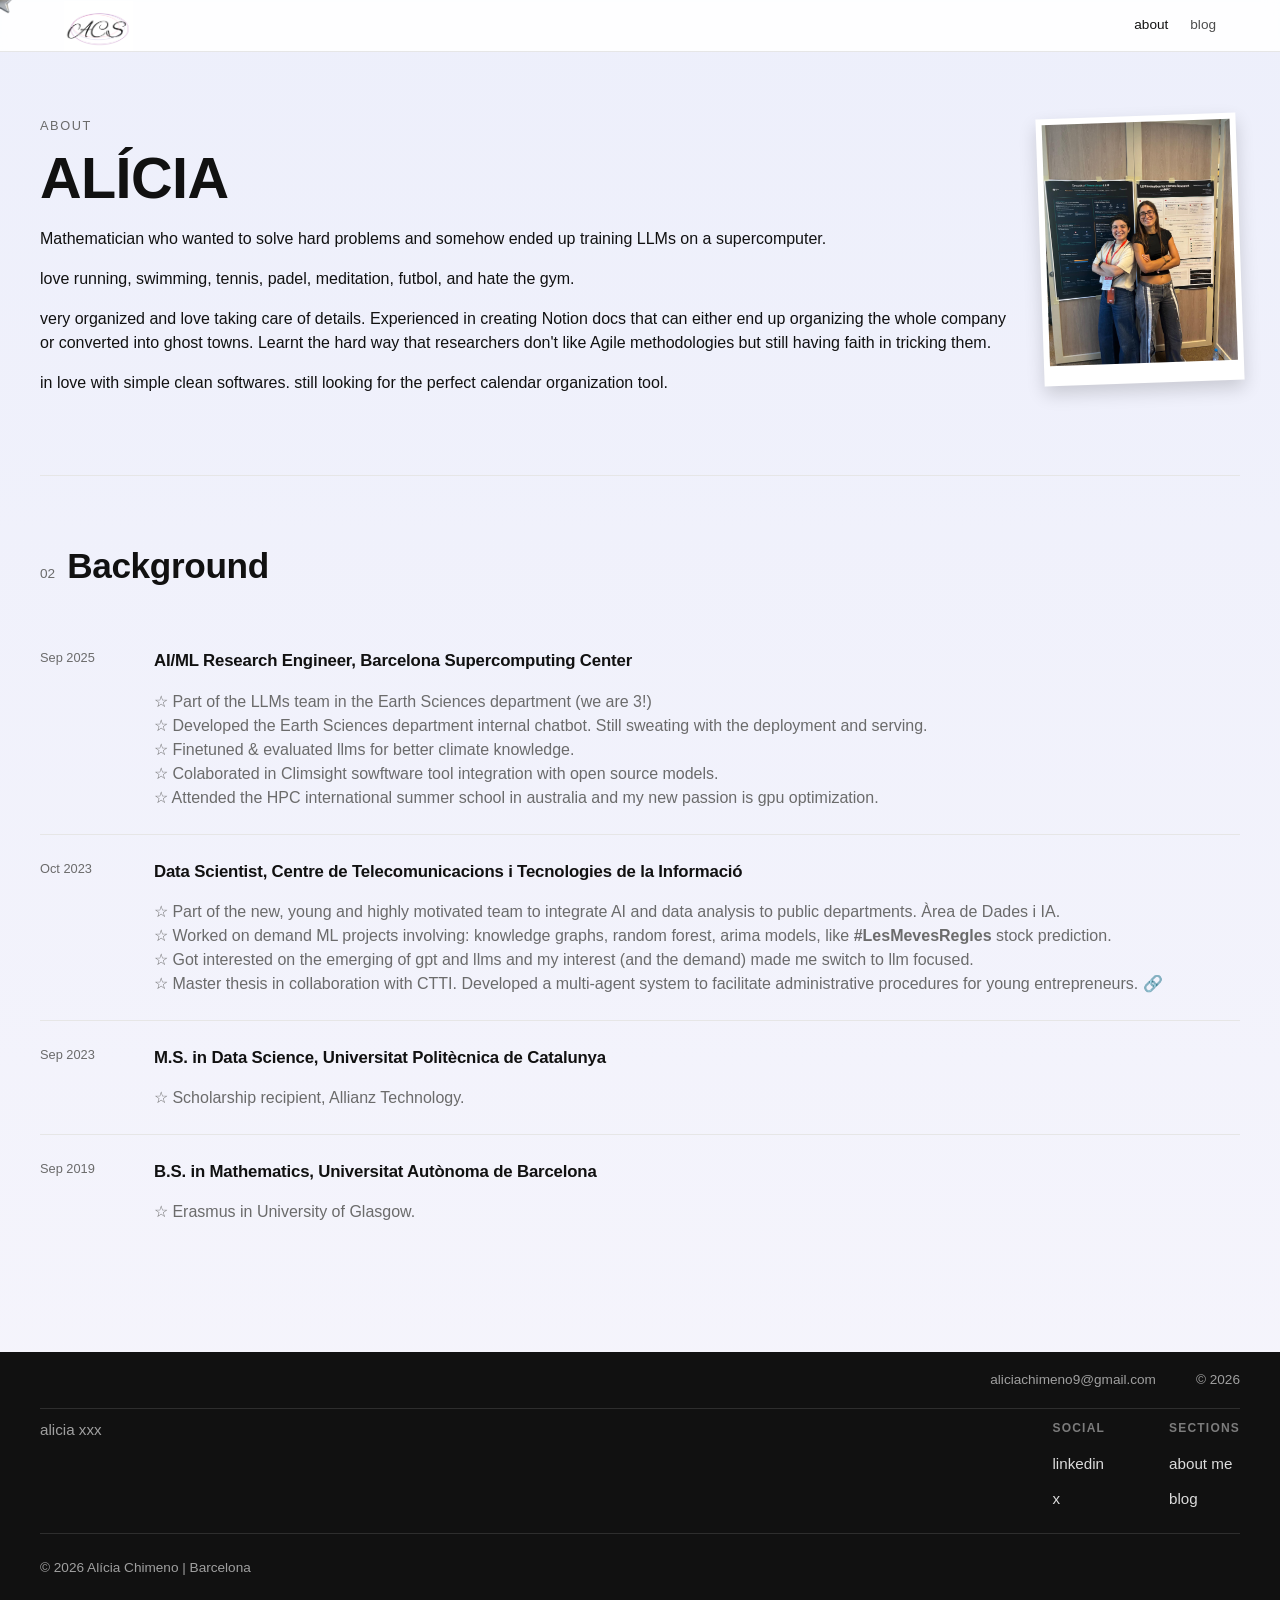
==== commit 69c96656: "heading" ====
--- a/about.html
+++ b/about.html
@@ -33,7 +33,7 @@
         <p>Mathematician who wanted to solve hard problems and somehow ended up training LLMs on a supercomputer.</p>
         <p>love running, swimming, tennis, padel, meditation, futbol, and hate the gym.</p>
         <p>very organized and love taking care of details. Experienced in creating Notion docs that can either end up organizing the whole company or converted into ghost towns. Learnt the hard way that researchers don't like Agile methodologies but still having faith in tricking them.</p>
-        <p>in love with simple clean softwares.</p>
+        <p>in love with simple clean softwares. still looking for the perfect calendar organization tool. </p>
       </div>
       <div class="about-photo-stack">
         <div class="stack-photo"><img src="assets/post.jpeg" alt="Alícia"></div>
--- a/style.css
+++ b/style.css
@@ -18,7 +18,7 @@
 
   --max-width: 1200px;
   --gutter: 24px;
-  --header-height: 76px;
+  --header-height: 52px;
 }
 
 * { box-sizing: border-box; }
@@ -87,11 +87,11 @@
 .brand {
   font-family: var(--font-heading);
   font-weight: 700;
-  font-size: 1.1rem;
+  font-size: 0.95rem;
   letter-spacing: 0.02em;
 }
 .brand-logo {
-  height: 60px;
+  height: 50px;
   width: auto;
   display: block;
 }
@@ -99,17 +99,17 @@
 .header-right {
   display: flex;
   align-items: center;
-  gap: 32px;
+  gap: 24px;
 }
 
 .primary-nav {
   display: flex;
   align-items: center;
-  gap: 28px;
+  gap: 22px;
 }
 
 .primary-nav a {
-  font-size: 0.95rem;
+  font-size: 0.85rem;
   color: var(--color-text);
   opacity: 0.75;
   transition: opacity 0.15s ease;
@@ -382,6 +382,38 @@
   margin-bottom: 0;
   max-width: 65ch;
 }
+/* ---------- Essay detail page: narrow reading column, whitespace on both sides ---------- */
+
+.essay-page {
+  max-width: 680px;
+  margin: 0 auto;
+}
+
+.essay-page .back-link {
+  display: inline-block;
+  margin-bottom: 24px;
+  color: var(--color-muted);
+  font-size: 0.9rem;
+}
+
+.essay-page .back-link:hover { color: var(--color-text); }
+
+.essay-header { margin-bottom: 32px; }
+
+.essay-header h1 {
+  font-size: clamp(1.6rem, 3vw, 2.1rem);
+  line-height: 1.25;
+}
+
+.essay-header .post-date {
+  margin-bottom: 10px;
+}
+
+.essay-content p {
+  font-size: 1.05rem;
+  line-height: 1.7;
+}
+
 /* ---------- Footer (dark) ---------- */
 
 .site-footer-dark {
@@ -643,6 +675,4 @@
 @media (max-width: 960px) {
   .about-hero { grid-template-columns: 1fr; }
   .about-photo-stack { width: 160px; }
-}
-
-
+}
